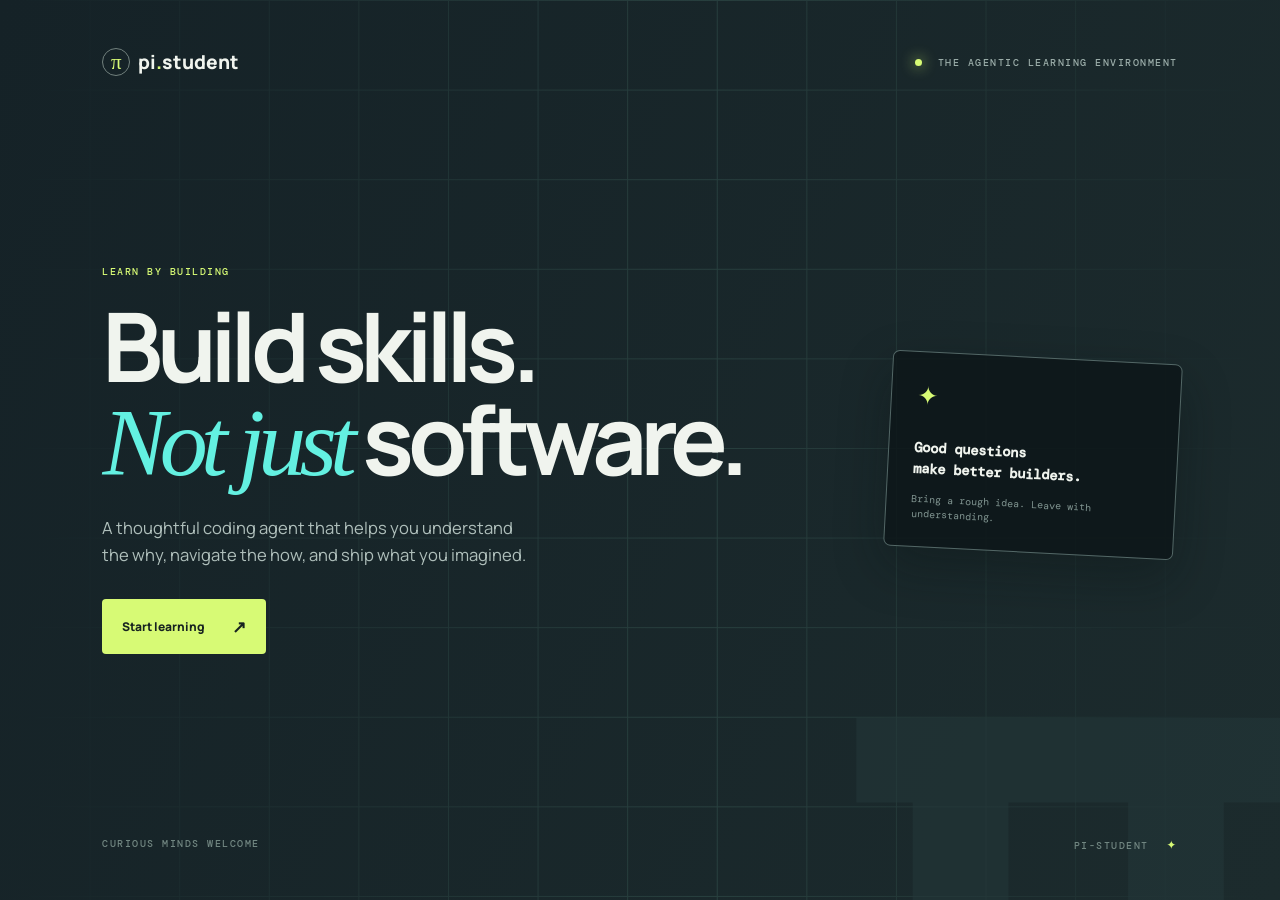
==== index.html @ a5f55bb2 "Initial publish from Pi" ====
<!doctype html>
<html lang="en">
<head>
  <meta charset="UTF-8">
  <meta name="viewport" content="width=device-width, initial-scale=1.0">
  <title>Pi-Student — Learn by building</title>
  <meta name="description" content="Learn to code by building with Pi-Student.">
  <link rel="preconnect" href="https://fonts.googleapis.com">
  <link rel="preconnect" href="https://fonts.gstatic.com" crossorigin>
  <link href="https://fonts.googleapis.com/css2?family=DM+Mono:wght@400;500&family=Manrope:wght@500;700;800&display=swap" rel="stylesheet">
  <link rel="stylesheet" href="styles.css">
</head>
<body>
  <main class="hero" id="top">
    <header class="site-header">
      <a class="brand" href="#top"><span class="brand-mark">π</span><span>pi<span class="brand-dot">.</span>student</span></a>
      <span class="status"><i></i> THE AGENTIC LEARNING ENVIRONMENT</span>
    </header>
    <section class="hero-content" aria-labelledby="hero-title">
      <div class="hero-copy">
        <p class="eyebrow">LEARN BY BUILDING</p>
        <h1 id="hero-title">Build skills.<br><em>Not just</em> software.</h1>
        <p class="intro">A thoughtful coding agent that helps you understand the why, navigate the how, and ship what you imagined.</p>
        <a class="button" href="#start">Start learning <span>↗</span></a>
      </div>
      <div class="hero-note" aria-label="Pi-Student learning promise">
        <span class="note-symbol">✦</span>
        <p><strong>Good questions<br>make better builders.</strong><br><small>Bring a rough idea. Leave with understanding.</small></p>
      </div>
    </section>
    <footer class="hero-footer"><span>CURIOUS MINDS WELCOME</span><span>PI-STUDENT <b>✦</b></span></footer>
  </main>
</body>
</html>
---- styles.css ----
:root{--ink:#f0f4ee;--bg:#152227;--lime:#d7fa75;--cyan:#63f0e1;--muted:#9aaca8;--mono:'DM Mono',monospace;--sans:'Manrope',sans-serif}*{box-sizing:border-box}html,body{margin:0;min-height:100%;overflow:hidden}body{font-family:var(--sans);background:var(--bg);color:var(--ink)}a{color:inherit;text-decoration:none}.hero{height:100svh;min-height:540px;padding:clamp(22px,4vw,48px) clamp(24px,8vw,128px) clamp(22px,4vw,46px);display:flex;flex-direction:column;position:relative;overflow:hidden;background:linear-gradient(115deg,#152227,#1c2b2d)}.hero:before{content:'';position:absolute;inset:0;opacity:.13;background-image:linear-gradient(#8fe5c6 1px,transparent 1px),linear-gradient(90deg,#8fe5c6 1px,transparent 1px);background-size:clamp(55px,7vw,90px) clamp(55px,7vw,90px);mask-image:linear-gradient(90deg,transparent,black 55%,transparent)}.hero:after{content:'π';position:absolute;right:-.04em;bottom:-.25em;font:800 55vw/.7 var(--sans);color:#24383a;opacity:.55}.site-header,.hero-content,.hero-footer{position:relative;z-index:1}.site-header,.hero-footer{display:flex;align-items:center;justify-content:space-between}.brand{font-weight:800;font-size:clamp(16px,1.5vw,20px);display:flex;gap:8px;align-items:center}.brand-mark{display:grid;place-items:center;width:28px;height:28px;border:1px solid #71807d;border-radius:50%;color:var(--lime);font:21px Georgia}.brand-dot,.button span,.hero-footer b{color:var(--lime)}.status,.eyebrow,.hero-footer{font:500 10px var(--mono);letter-spacing:1.5px;color:var(--muted)}.status i{display:inline-block;width:7px;height:7px;margin-right:8px;border-radius:50%;background:var(--lime);box-shadow:0 0 14px var(--lime)}.hero-content{display:flex;align-items:center;justify-content:space-between;gap:8vw;flex:1;max-width:1100px;width:100%;margin:0 auto}.hero-copy{max-width:650px}.eyebrow{color:var(--lime)}h1{font-size:clamp(48px,7.5vw,104px);line-height:.96;letter-spacing:-.07em;margin:22px 0 25px}h1 em{font-family:Georgia,serif;font-weight:400;color:var(--cyan)}.intro{max-width:430px;color:#afbfbb;font-size:clamp(14px,1.3vw,17px);line-height:1.65;margin:0}.button{display:inline-flex;gap:28px;align-items:center;margin-top:30px;padding:16px 20px;border-radius:4px;background:var(--lime);color:#172220;font-size:12px;font-weight:800}.button span{font-size:17px;color:#172220}.hero-note{flex:0 0 min(290px,25vw);padding:25px;border:1px solid #536766;border-radius:7px;background:#0c1517cc;box-shadow:0 20px 50px #0a111155;transform:rotate(3deg)}.note-symbol{color:var(--lime);font-size:25px}.hero-note p{font:14px/1.5 var(--mono);margin:25px 0 0}.hero-note small{display:block;color:#829692;font-size:10px;margin-top:12px}.hero-footer{color:#718681}.hero-footer b{font-size:16px;margin-left:10px}@media(max-width:650px){.hero{min-height:500px;padding:22px 22px 25px}.status{display:none}.hero-content{display:block;padding-top:10vh}.hero-copy{max-width:100%}h1{font-size:clamp(47px,14vw,70px);letter-spacing:-.08em;margin:18px 0}.intro{font-size:14px;line-height:1.55;max-width:330px}.button{margin-top:23px}.hero-note{position:absolute;right:22px;bottom:14vh;width:190px;padding:16px;transform:rotate(2deg)}.hero-note p{font-size:11px;margin-top:12px}.hero-note small{font-size:8px}.hero-footer{font-size:8px;letter-spacing:1px}}
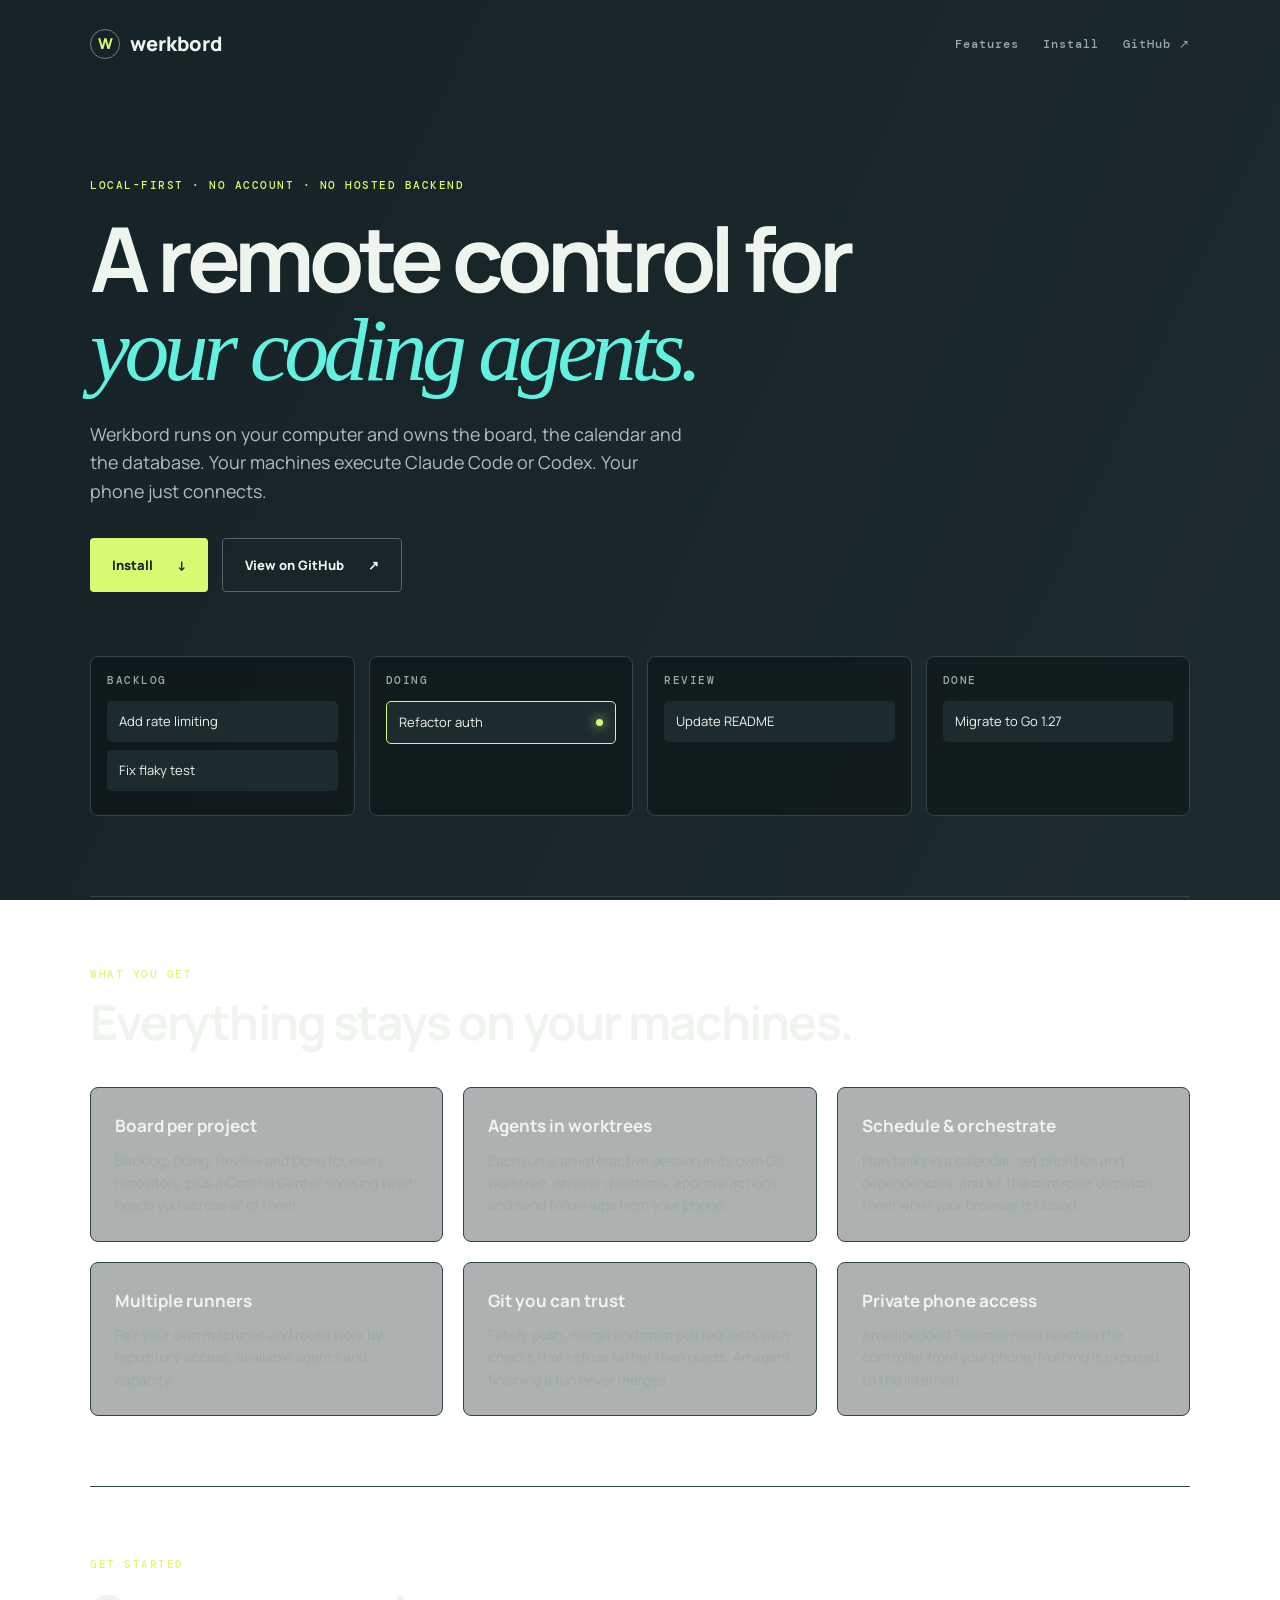
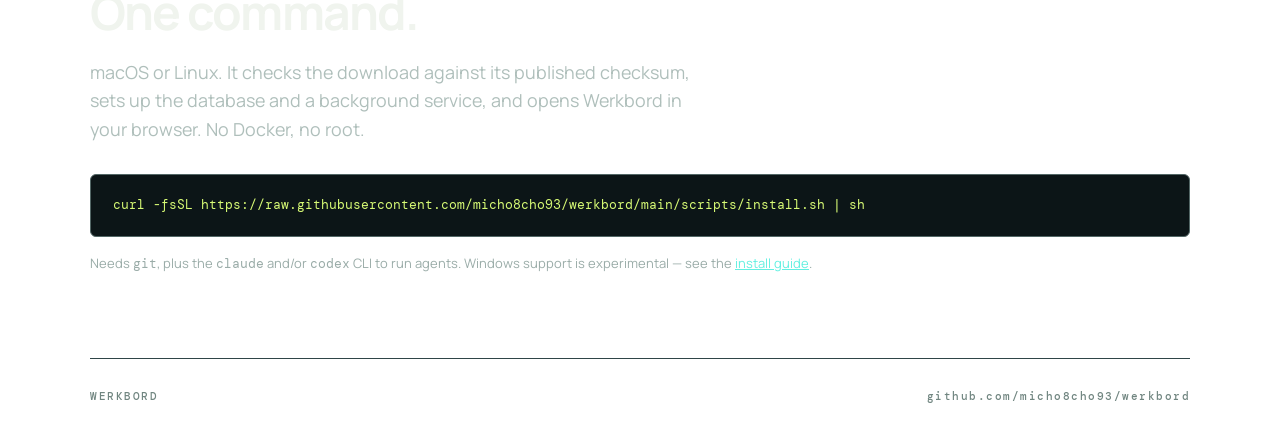
==== commit c673a111: "Replace Pi-Student page with Werkbord landing page Co-Authored-By: Claude Sonnet 5.5 <noreply@anthro" ====
--- a/index.html
+++ b/index.html
@@ -3,32 +3,65 @@
 <head>
   <meta charset="UTF-8">
   <meta name="viewport" content="width=device-width, initial-scale=1.0">
-  <title>Pi-Student — Learn by building</title>
-  <meta name="description" content="Learn to code by building with Pi-Student.">
+  <title>Werkbord — A local-first remote control for coding agents</title>
+  <meta name="description" content="Werkbord runs on your computer, keeps your board, calendar and database local, and lets you steer Claude Code and Codex from your phone. No hosted backend, no account.">
   <link rel="preconnect" href="https://fonts.googleapis.com">
   <link rel="preconnect" href="https://fonts.gstatic.com" crossorigin>
   <link href="https://fonts.googleapis.com/css2?family=DM+Mono:wght@400;500&family=Manrope:wght@500;700;800&display=swap" rel="stylesheet">
   <link rel="stylesheet" href="styles.css">
 </head>
 <body>
-  <main class="hero" id="top">
-    <header class="site-header">
-      <a class="brand" href="#top"><span class="brand-mark">π</span><span>pi<span class="brand-dot">.</span>student</span></a>
-      <span class="status"><i></i> THE AGENTIC LEARNING ENVIRONMENT</span>
-    </header>
-    <section class="hero-content" aria-labelledby="hero-title">
-      <div class="hero-copy">
-        <p class="eyebrow">LEARN BY BUILDING</p>
-        <h1 id="hero-title">Build skills.<br><em>Not just</em> software.</h1>
-        <p class="intro">A thoughtful coding agent that helps you understand the why, navigate the how, and ship what you imagined.</p>
-        <a class="button" href="#start">Start learning <span>↗</span></a>
+  <header class="site-header">
+    <a class="brand" href="#top"><span class="brand-mark">W</span><span>werkbord</span></a>
+    <nav>
+      <a href="#features">Features</a>
+      <a href="#install">Install</a>
+      <a href="https://github.com/micho8cho93/werkbord">GitHub ↗</a>
+    </nav>
+  </header>
+
+  <main id="top">
+    <section class="hero" aria-labelledby="hero-title">
+      <p class="eyebrow">LOCAL-FIRST · NO ACCOUNT · NO HOSTED BACKEND</p>
+      <h1 id="hero-title">A remote control for <em>your coding agents.</em></h1>
+      <p class="intro">Werkbord runs on your computer and owns the board, the calendar and the database. Your machines execute Claude Code or Codex. Your phone just connects.</p>
+      <div class="actions">
+        <a class="button" href="#install">Install <span>↓</span></a>
+        <a class="button ghost" href="https://github.com/micho8cho93/werkbord">View on GitHub <span>↗</span></a>
       </div>
-      <div class="hero-note" aria-label="Pi-Student learning promise">
-        <span class="note-symbol">✦</span>
-        <p><strong>Good questions<br>make better builders.</strong><br><small>Bring a rough idea. Leave with understanding.</small></p>
+      <div class="board" aria-hidden="true">
+        <div class="col"><h3>Backlog</h3><p>Add rate limiting</p><p>Fix flaky test</p></div>
+        <div class="col"><h3>Doing</h3><p class="live">Refactor auth <i></i></p></div>
+        <div class="col"><h3>Review</h3><p>Update README</p></div>
+        <div class="col"><h3>Done</h3><p>Migrate to Go 1.27</p></div>
       </div>
     </section>
-    <footer class="hero-footer"><span>CURIOUS MINDS WELCOME</span><span>PI-STUDENT <b>✦</b></span></footer>
+
+    <section id="features" class="section" aria-labelledby="features-title">
+      <p class="eyebrow">WHAT YOU GET</p>
+      <h2 id="features-title">Everything stays on your machines.</h2>
+      <div class="grid">
+        <article><h3>Board per project</h3><p>Backlog, Doing, Review and Done for every repository, plus a Control Center showing what needs you across all of them.</p></article>
+        <article><h3>Agents in worktrees</h3><p>Each run is an interactive session in its own Git worktree. Answer questions, approve actions and send follow-ups from your phone.</p></article>
+        <article><h3>Schedule &amp; orchestrate</h3><p>Plan tasks in a calendar, set priorities and dependencies, and let the controller dispatch them while your browser is closed.</p></article>
+        <article><h3>Multiple runners</h3><p>Pair your own machines and route work by repository access, available agents and capacity.</p></article>
+        <article><h3>Git you can trust</h3><p>Fetch, push, merge and open pull requests with checks that refuse rather than guess. An agent finishing a run never merges.</p></article>
+        <article><h3>Private phone access</h3><p>An embedded Tailscale node reaches the controller from your phone. Nothing is exposed to the Internet.</p></article>
+      </div>
+    </section>
+
+    <section id="install" class="section" aria-labelledby="install-title">
+      <p class="eyebrow">GET STARTED</p>
+      <h2 id="install-title">One command.</h2>
+      <p class="intro">macOS or Linux. It checks the download against its published checksum, sets up the database and a background service, and opens Werkbord in your browser. No Docker, no root.</p>
+      <pre class="code"><code>curl -fsSL https://raw.githubusercontent.com/micho8cho93/werkbord/main/scripts/install.sh | sh</code></pre>
+      <p class="note">Needs <code>git</code>, plus the <code>claude</code> and/or <code>codex</code> CLI to run agents. Windows support is experimental — see the <a href="https://github.com/micho8cho93/werkbord/blob/main/docs/INSTALL.md">install guide</a>.</p>
+    </section>
   </main>
+
+  <footer class="site-footer">
+    <span>WERKBORD</span>
+    <a href="https://github.com/micho8cho93/werkbord">github.com/micho8cho93/werkbord</a>
+  </footer>
 </body>
 </html>
--- a/styles.css
+++ b/styles.css
@@ -1 +1,41 @@
-:root{--ink:#f0f4ee;--bg:#152227;--lime:#d7fa75;--cyan:#63f0e1;--muted:#9aaca8;--mono:'DM Mono',monospace;--sans:'Manrope',sans-serif}*{box-sizing:border-box}html,body{margin:0;min-height:100%;overflow:hidden}body{font-family:var(--sans);background:var(--bg);color:var(--ink)}a{color:inherit;text-decoration:none}.hero{height:100svh;min-height:540px;padding:clamp(22px,4vw,48px) clamp(24px,8vw,128px) clamp(22px,4vw,46px);display:flex;flex-direction:column;position:relative;overflow:hidden;background:linear-gradient(115deg,#152227,#1c2b2d)}.hero:before{content:'';position:absolute;inset:0;opacity:.13;background-image:linear-gradient(#8fe5c6 1px,transparent 1px),linear-gradient(90deg,#8fe5c6 1px,transparent 1px);background-size:clamp(55px,7vw,90px) clamp(55px,7vw,90px);mask-image:linear-gradient(90deg,transparent,black 55%,transparent)}.hero:after{content:'π';position:absolute;right:-.04em;bottom:-.25em;font:800 55vw/.7 var(--sans);color:#24383a;opacity:.55}.site-header,.hero-content,.hero-footer{position:relative;z-index:1}.site-header,.hero-footer{display:flex;align-items:center;justify-content:space-between}.brand{font-weight:800;font-size:clamp(16px,1.5vw,20px);display:flex;gap:8px;align-items:center}.brand-mark{display:grid;place-items:center;width:28px;height:28px;border:1px solid #71807d;border-radius:50%;color:var(--lime);font:21px Georgia}.brand-dot,.button span,.hero-footer b{color:var(--lime)}.status,.eyebrow,.hero-footer{font:500 10px var(--mono);letter-spacing:1.5px;color:var(--muted)}.status i{display:inline-block;width:7px;height:7px;margin-right:8px;border-radius:50%;background:var(--lime);box-shadow:0 0 14px var(--lime)}.hero-content{display:flex;align-items:center;justify-content:space-between;gap:8vw;flex:1;max-width:1100px;width:100%;margin:0 auto}.hero-copy{max-width:650px}.eyebrow{color:var(--lime)}h1{font-size:clamp(48px,7.5vw,104px);line-height:.96;letter-spacing:-.07em;margin:22px 0 25px}h1 em{font-family:Georgia,serif;font-weight:400;color:var(--cyan)}.intro{max-width:430px;color:#afbfbb;font-size:clamp(14px,1.3vw,17px);line-height:1.65;margin:0}.button{display:inline-flex;gap:28px;align-items:center;margin-top:30px;padding:16px 20px;border-radius:4px;background:var(--lime);color:#172220;font-size:12px;font-weight:800}.button span{font-size:17px;color:#172220}.hero-note{flex:0 0 min(290px,25vw);padding:25px;border:1px solid #536766;border-radius:7px;background:#0c1517cc;box-shadow:0 20px 50px #0a111155;transform:rotate(3deg)}.note-symbol{color:var(--lime);font-size:25px}.hero-note p{font:14px/1.5 var(--mono);margin:25px 0 0}.hero-note small{display:block;color:#829692;font-size:10px;margin-top:12px}.hero-footer{color:#718681}.hero-footer b{font-size:16px;margin-left:10px}@media(max-width:650px){.hero{min-height:500px;padding:22px 22px 25px}.status{display:none}.hero-content{display:block;padding-top:10vh}.hero-copy{max-width:100%}h1{font-size:clamp(47px,14vw,70px);letter-spacing:-.08em;margin:18px 0}.intro{font-size:14px;line-height:1.55;max-width:330px}.button{margin-top:23px}.hero-note{position:absolute;right:22px;bottom:14vh;width:190px;padding:16px;transform:rotate(2deg)}.hero-note p{font-size:11px;margin-top:12px}.hero-note small{font-size:8px}.hero-footer{font-size:8px;letter-spacing:1px}}
+:root{--ink:#f0f4ee;--bg:#152227;--lime:#d7fa75;--cyan:#63f0e1;--muted:#9aaca8;--line:#2f4547;--mono:'DM Mono',monospace;--sans:'Manrope',sans-serif}
+*{box-sizing:border-box}
+html{scroll-behavior:smooth}
+body{margin:0;font-family:var(--sans);background:linear-gradient(115deg,#152227,#1c2b2d) fixed;color:var(--ink);line-height:1.6}
+a{color:inherit;text-decoration:none}
+code{font-family:var(--mono)}
+.site-header,.hero,.section,.site-footer{width:min(1100px,100% - 48px);margin-inline:auto}
+.site-header{display:flex;align-items:center;justify-content:space-between;padding:28px 0}
+.site-header nav{display:flex;gap:24px;font:500 12px var(--mono);letter-spacing:1px;color:var(--muted)}
+.site-header nav a:hover{color:var(--lime)}
+.brand{display:flex;gap:10px;align-items:center;font-weight:800;font-size:20px}
+.brand-mark{display:grid;place-items:center;width:30px;height:30px;border:1px solid #71807d;border-radius:50%;color:var(--lime);font-size:15px}
+.eyebrow{font:500 11px var(--mono);letter-spacing:1.5px;color:var(--lime);margin:0}
+.hero{padding:clamp(48px,10vh,110px) 0 80px}
+h1{font-size:clamp(44px,7vw,92px);line-height:.98;letter-spacing:-.06em;margin:22px 0 26px;max-width:900px}
+h1 em{font-family:Georgia,serif;font-weight:400;color:var(--cyan)}
+h2{font-size:clamp(30px,4vw,48px);letter-spacing:-.04em;line-height:1.05;margin:16px 0 20px}
+.intro{max-width:600px;color:#afbfbb;font-size:clamp(15px,1.4vw,18px);margin:0}
+.actions{display:flex;flex-wrap:wrap;gap:14px;margin-top:32px}
+.button{display:inline-flex;gap:24px;align-items:center;padding:16px 22px;border-radius:4px;background:var(--lime);color:#172220;font-size:13px;font-weight:800}
+.button.ghost{background:transparent;color:var(--ink);border:1px solid #536766}
+.button:hover{filter:brightness(1.08)}
+.button.ghost:hover{border-color:var(--lime)}
+.board{display:grid;grid-template-columns:repeat(4,1fr);gap:14px;margin-top:64px}
+.col{padding:16px;border:1px solid var(--line);border-radius:8px;background:#0c1517aa;min-height:150px}
+.col h3{font:500 11px var(--mono);letter-spacing:1.5px;color:var(--muted);margin:0 0 14px;text-transform:uppercase}
+.col p{margin:0 0 8px;padding:10px 12px;border-radius:5px;background:#1c2b2d;font-size:13px;display:flex;justify-content:space-between;align-items:center}
+.col .live{border:1px solid var(--lime)}
+.live i{width:7px;height:7px;border-radius:50%;background:var(--lime);box-shadow:0 0 12px var(--lime)}
+.section{padding:70px 0;border-top:1px solid var(--line)}
+.grid{display:grid;grid-template-columns:repeat(3,1fr);gap:20px;margin-top:40px}
+.grid article{padding:24px;border:1px solid var(--line);border-radius:8px;background:#0c151755}
+.grid h3{margin:0 0 10px;font-size:17px}
+.grid p{margin:0;color:var(--muted);font-size:14px}
+.code{margin:30px 0 16px;padding:20px 22px;overflow-x:auto;border:1px solid #536766;border-radius:6px;background:#0c1517;color:var(--lime);font-size:13px}
+.note{color:var(--muted);font-size:13px}
+.note a{color:var(--cyan);text-decoration:underline}
+.site-footer{display:flex;justify-content:space-between;gap:16px;flex-wrap:wrap;padding:30px 0 40px;border-top:1px solid var(--line);font:500 11px var(--mono);letter-spacing:1.5px;color:#718681}
+.site-footer a:hover{color:var(--lime)}
+@media(max-width:800px){.grid{grid-template-columns:1fr 1fr}.board{grid-template-columns:1fr 1fr}}
+@media(max-width:520px){.grid,.board{grid-template-columns:1fr}.site-header nav{gap:14px}.site-header nav a:first-child{display:none}}
